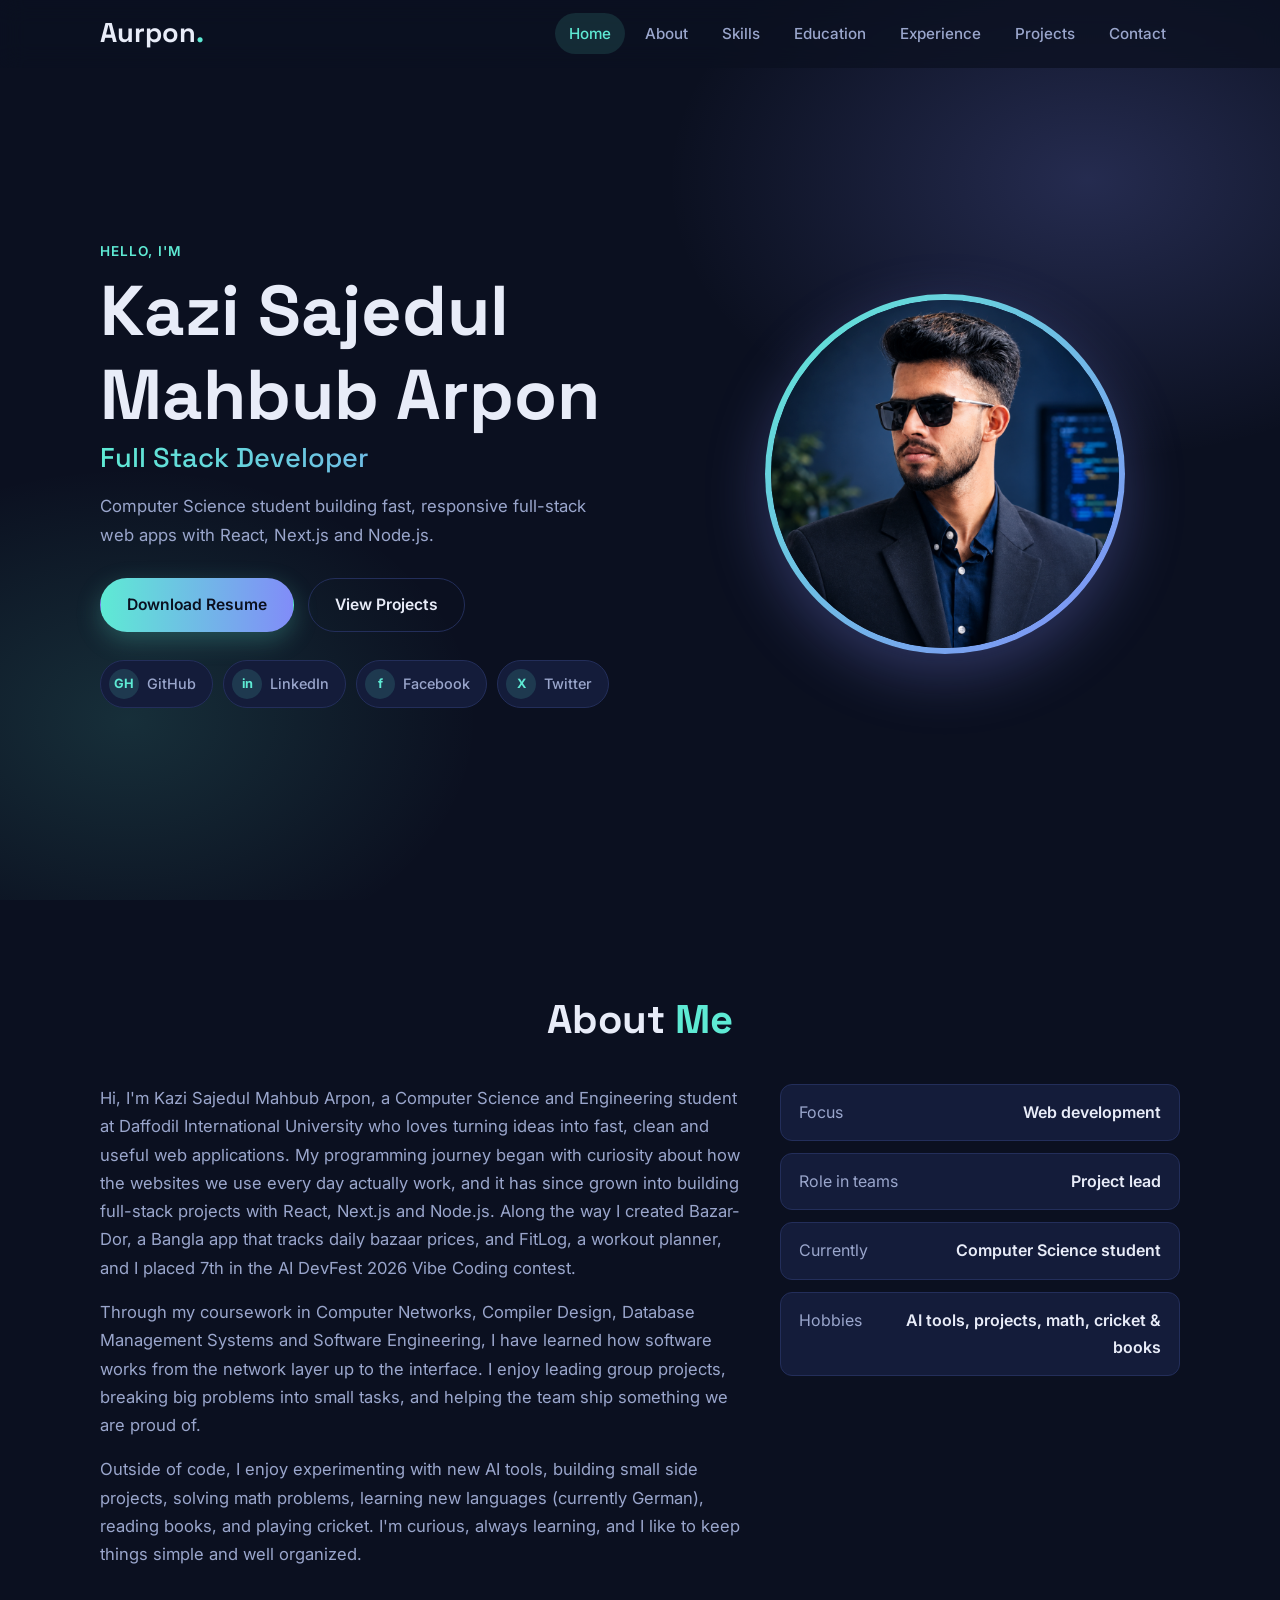
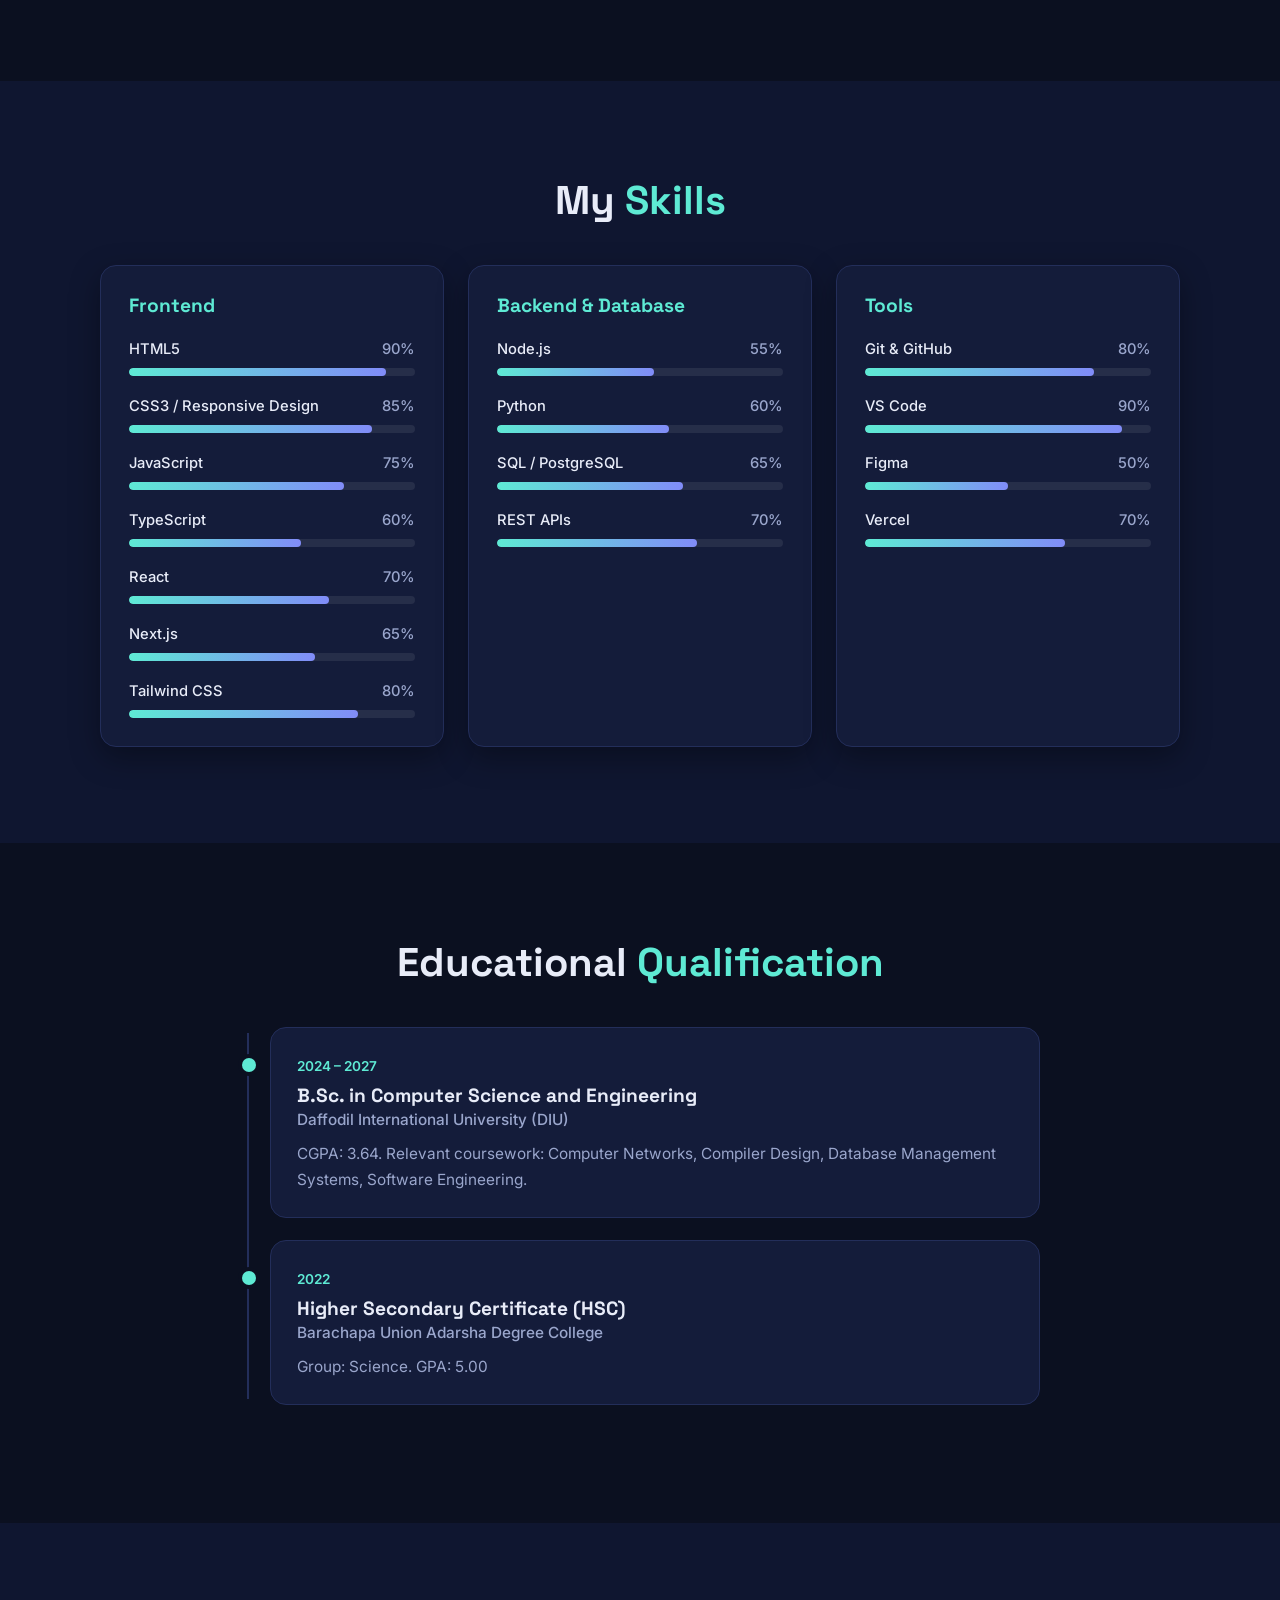
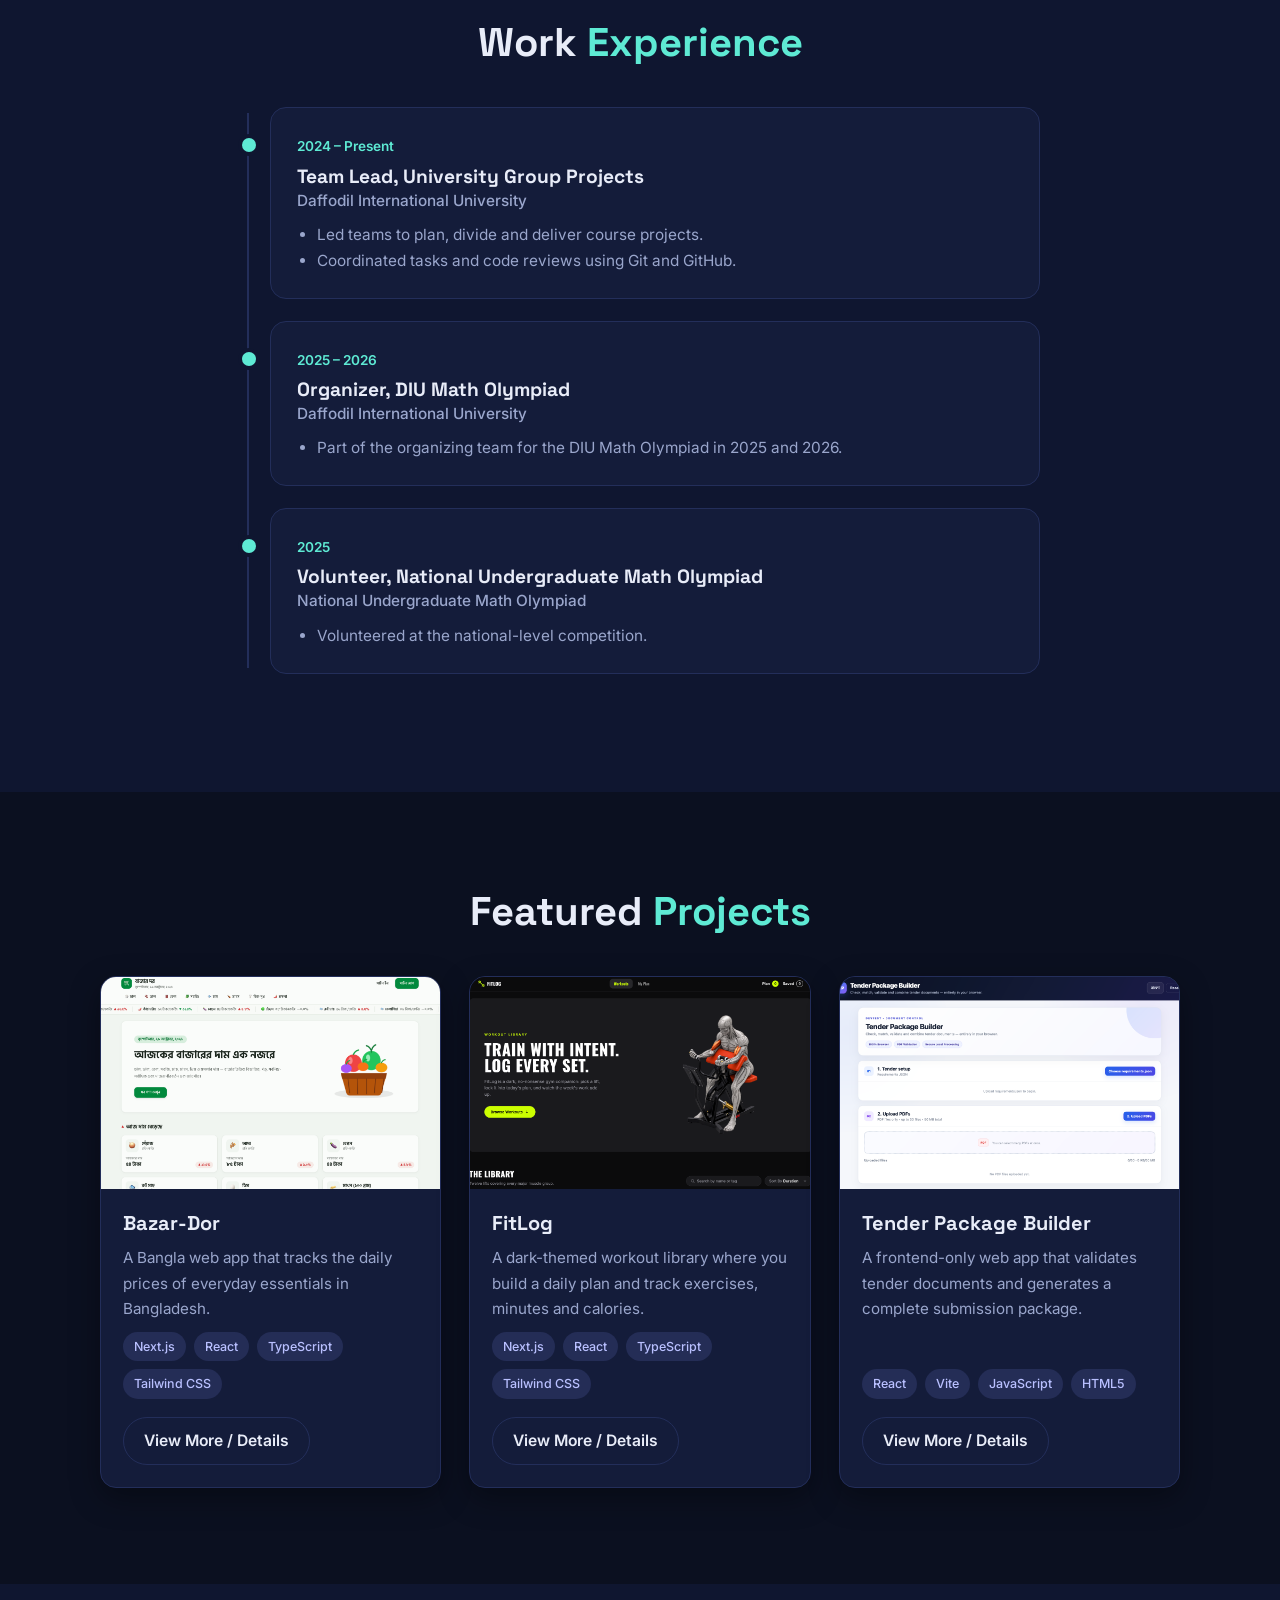
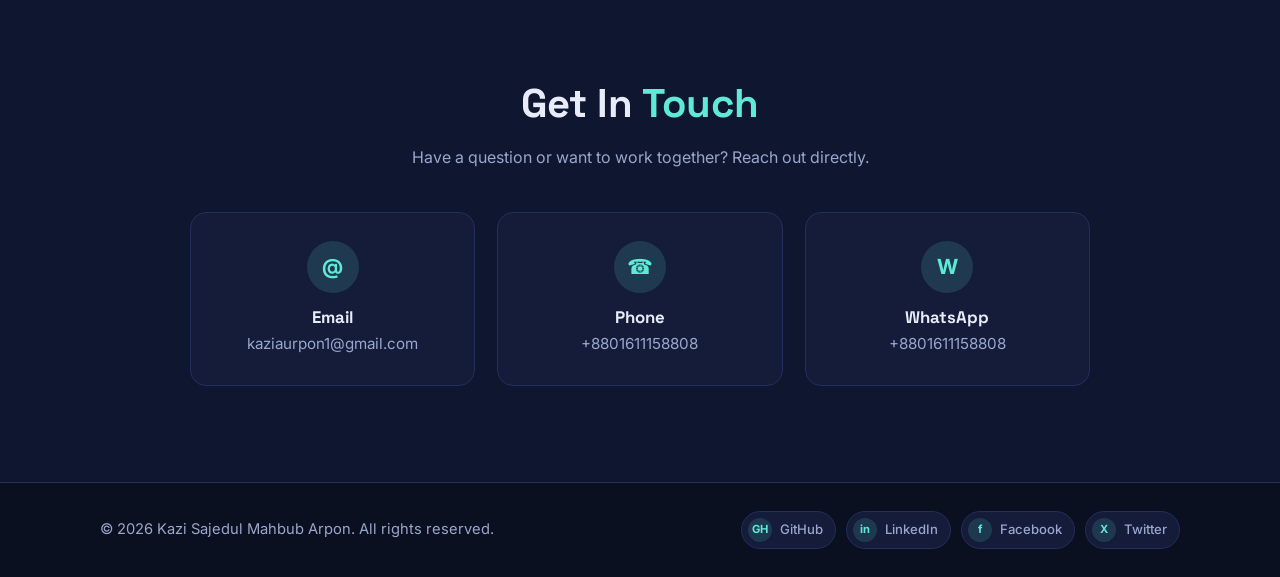
==== index.html @ 8e1e8dbc "Portfolio" ====
<!DOCTYPE html>
<html lang="en">
<head>
  <meta charset="UTF-8" />
  <meta name="viewport" content="width=device-width, initial-scale=1.0" />
  <title>Aurpon | Portfolio</title>
  <meta name="description" content="Portfolio of Kazi Sajedul Mahbub Arpon, Computer Science student and web developer." />
  <link rel="preconnect" href="https://fonts.googleapis.com" />
  <link rel="preconnect" href="https://fonts.gstatic.com" crossorigin />
  <link href="https://fonts.googleapis.com/css2?family=Inter:wght@400;500;600;700&family=Space+Grotesk:wght@500;700&display=swap" rel="stylesheet" />
  <link rel="stylesheet" href="css/style.css" />
</head>
<body>

  <!-- 1. NAVBAR -->
  <header class="navbar" id="navbar">
    <div class="container nav-inner">
      <a href="#home" class="logo" id="logo">Aurpon<span>.</span></a>
      <button class="nav-toggle" id="navToggle" aria-label="Toggle navigation" aria-expanded="false" aria-controls="navLinks">
        <span></span><span></span><span></span>
      </button>
      <nav class="nav-links" id="navLinks">
        <a href="#home">Home</a>
        <a href="#about">About</a>
        <a href="#skills">Skills</a>
        <a href="#education">Education</a>
        <a href="#experience" id="navExperience">Experience</a>
        <a href="#projects">Projects</a>
        <a href="#contact">Contact</a>
      </nav>
    </div>
  </header>

  <main>
    <!-- 2, 3, 4. HERO: designation, photo, resume button, social links -->
    <section class="hero" id="home">
      <div class="container hero-inner">
        <div class="hero-text reveal">
          <p class="eyebrow">Hello, I'm</p>
          <h1 id="heroName"></h1>
          <h2 class="designation" id="heroDesignation"></h2>
          <p class="tagline" id="heroTagline"></p>
          <div class="hero-actions">
            <a class="btn btn-primary" id="resumeBtn" href="assets/resume.pdf" target="_blank" rel="noopener" download>Download Resume</a>
            <a class="btn btn-ghost" href="#projects">View Projects</a>
          </div>
          <div class="socials" id="heroSocials" aria-label="Social links"></div>
        </div>
        <div class="hero-photo reveal">
          <div class="photo-frame"><div class="photo-clip"><img id="heroPhoto" alt="Portrait of Kazi Sajedul Mahbub Arpon" /></div></div>
        </div>
      </div>
    </section>

    <!-- 5. ABOUT -->
    <section class="section" id="about">
      <div class="container">
        <h2 class="section-title reveal">About <span>Me</span></h2>
        <div class="about-grid">
          <div class="about-text reveal" id="aboutText"></div>
          <ul class="facts reveal" id="aboutFacts"></ul>
        </div>
      </div>
    </section>

    <!-- 6. SKILLS -->
    <section class="section alt" id="skills">
      <div class="container">
        <h2 class="section-title reveal">My <span>Skills</span></h2>
        <div class="skills-grid" id="skillsGrid"></div>
      </div>
    </section>

    <!-- 7. EDUCATION -->
    <section class="section" id="education">
      <div class="container">
        <h2 class="section-title reveal">Educational <span>Qualification</span></h2>
        <div class="timeline" id="educationList"></div>
      </div>
    </section>

    <!-- 8. EXPERIENCE -->
    <section class="section alt" id="experience">
      <div class="container">
        <h2 class="section-title reveal">Work <span>Experience</span></h2>
        <div class="timeline" id="experienceList"></div>
      </div>
    </section>

    <!-- 9. PROJECTS -->
    <section class="section" id="projects">
      <div class="container">
        <h2 class="section-title reveal">Featured <span>Projects</span></h2>
        <div class="projects-grid" id="projectsGrid"></div>
      </div>
    </section>

    <!-- 10. CONTACT -->
    <section class="section alt" id="contact">
      <div class="container">
        <h2 class="section-title reveal">Get In <span>Touch</span></h2>
        <p class="section-sub reveal">Have a question or want to work together? Reach out directly.</p>
        <div class="contact-grid" id="contactGrid"></div>
      </div>
    </section>
  </main>

  <!-- 11. FOOTER -->
  <footer class="footer">
    <div class="container footer-inner">
      <p>&copy; <span id="year"></span> <span id="footerName"></span>. All rights reserved.</p>
      <div class="socials small" id="footerSocials"></div>
    </div>
  </footer>

  <script src="js/data.js"></script>
  <script src="js/main.js"></script>
</body>
</html>
---- css/style.css ----
/* ---------- Theme ---------- */
:root {
  --bg: #0b1020;
  --bg-alt: #0f1630;
  --card: #141c3a;
  --card-border: #232e5a;
  --text: #e8ecf8;
  --muted: #9aa6cc;
  --accent: #5eead4;
  --accent-2: #818cf8;
  --radius: 16px;
  --shadow: 0 10px 30px rgba(0, 0, 0, 0.35);
  --nav-h: 68px;
}

* { box-sizing: border-box; margin: 0; padding: 0; }
html { scroll-behavior: smooth; scroll-padding-top: var(--nav-h); }
body {
  font-family: "Inter", system-ui, -apple-system, "Segoe UI", sans-serif;
  background: var(--bg);
  color: var(--text);
  line-height: 1.7;
  -webkit-font-smoothing: antialiased;
}
img { max-width: 100%; display: block; }
a { color: inherit; text-decoration: none; }
ul { list-style: none; }

.container { width: 100%; max-width: 1120px; margin: 0 auto; padding: 0 20px; }
.section { padding: 96px 0; }
.section.alt { background: var(--bg-alt); }

h1, h2, h3 { font-family: "Space Grotesk", "Inter", sans-serif; line-height: 1.2; }
.section-title { font-size: clamp(1.8rem, 4vw, 2.5rem); margin-bottom: 40px; text-align: center; }
.section-title span { color: var(--accent); }
.section-sub { text-align: center; color: var(--muted); margin: -24px auto 40px; max-width: 560px; }

/* ---------- Navbar ---------- */
.navbar {
  position: fixed; top: 0; left: 0; right: 0; height: var(--nav-h); z-index: 100;
  background: rgba(11, 16, 32, 0.75); backdrop-filter: blur(12px);
  border-bottom: 1px solid transparent; transition: border-color .3s, background .3s;
}
.navbar.scrolled { border-bottom-color: var(--card-border); background: rgba(11, 16, 32, 0.92); }
.nav-inner { height: 100%; display: flex; align-items: center; justify-content: space-between; }
.logo { font-family: "Space Grotesk", sans-serif; font-size: 1.7rem; font-weight: 700; }
.logo span { color: var(--accent); }
.nav-links { display: flex; gap: 6px; }
.nav-links a {
  padding: 8px 14px; border-radius: 999px; color: var(--muted); font-weight: 500; font-size: .95rem;
  transition: color .2s, background .2s;
}
.nav-links a:hover, .nav-links a.active { color: var(--text); background: rgba(94, 234, 212, 0.12); }
.nav-links a.active { color: var(--accent); }

.nav-toggle { display: none; background: none; border: 0; cursor: pointer; width: 42px; height: 42px; padding: 10px; }
.nav-toggle span { display: block; height: 2px; background: var(--text); margin: 6px 0; border-radius: 2px; transition: transform .3s, opacity .3s; }
.nav-toggle.open span:nth-child(1) { transform: translateY(8px) rotate(45deg); }
.nav-toggle.open span:nth-child(2) { opacity: 0; }
.nav-toggle.open span:nth-child(3) { transform: translateY(-8px) rotate(-45deg); }

/* ---------- Hero ---------- */
.hero {
  min-height: 100vh; display: flex; align-items: center; padding: calc(var(--nav-h) + 40px) 0 60px;
  background:
    radial-gradient(600px 400px at 85% 20%, rgba(129, 140, 248, 0.22), transparent 70%),
    radial-gradient(500px 360px at 10% 80%, rgba(94, 234, 212, 0.14), transparent 70%),
    var(--bg);
}
.hero-inner { display: grid; grid-template-columns: 1.2fr 1fr; gap: 48px; align-items: center; }
.eyebrow { color: var(--accent); font-weight: 600; letter-spacing: .08em; text-transform: uppercase; font-size: .85rem; }
.hero h1 { font-size: clamp(2.6rem, 7vw, 4.4rem); margin: 6px 0 4px; }
.designation {
  font-size: clamp(1.2rem, 3vw, 1.7rem); font-weight: 500;
  background: linear-gradient(90deg, var(--accent), var(--accent-2)); -webkit-background-clip: text; background-clip: text; color: transparent;
}
.tagline { color: var(--muted); max-width: 520px; margin: 18px 0 28px; font-size: 1.05rem; }
.hero-actions { display: flex; flex-wrap: wrap; gap: 14px; margin-bottom: 28px; }

.btn {
  display: inline-flex; align-items: center; justify-content: center; gap: 8px;
  padding: 13px 26px; border-radius: 999px; font-weight: 600; font-size: .98rem; cursor: pointer;
  border: 1.5px solid transparent; transition: transform .2s, box-shadow .2s, background .2s, color .2s;
}
.btn:hover { transform: translateY(-2px); }
.btn-primary { background: linear-gradient(90deg, var(--accent), var(--accent-2)); color: #0b1020; box-shadow: 0 8px 24px rgba(94, 234, 212, 0.25); }
.btn-ghost { border-color: var(--card-border); color: var(--text); }
.btn-ghost:hover { border-color: var(--accent); color: var(--accent); }

.socials { display: flex; flex-wrap: wrap; gap: 10px; }
.social-btn {
  display: inline-flex; align-items: center; gap: 8px; padding: 8px 16px 8px 8px; border-radius: 999px;
  background: var(--card); border: 1px solid var(--card-border); font-size: .9rem; font-weight: 500; color: var(--muted);
  transition: color .2s, border-color .2s, transform .2s;
}
.social-btn b {
  display: inline-grid; place-items: center; width: 30px; height: 30px; border-radius: 50%;
  background: rgba(94, 234, 212, 0.14); color: var(--accent); font-size: .8rem;
}
.social-btn:hover { color: var(--text); border-color: var(--accent); transform: translateY(-2px); }
.socials.small .social-btn { padding: 6px 12px 6px 6px; font-size: .82rem; }
.socials.small .social-btn b { width: 24px; height: 24px; font-size: .7rem; }

.hero-photo { display: grid; place-items: center; }
.photo-frame {
  width: min(360px, 78vw); aspect-ratio: 1; border-radius: 50%; padding: 6px;
  background: linear-gradient(135deg, var(--accent), var(--accent-2)); box-shadow: 0 20px 60px rgba(129, 140, 248, 0.3);
}
.photo-clip { width: 100%; height: 100%; border-radius: 50%; overflow: hidden; background: var(--card); }
.photo-frame img {
  width: 100%; height: 100%; object-fit: cover;
  transform: scale(1.3); transform-origin: 50% 45%;
}

/* ---------- About ---------- */
.about-grid { display: grid; grid-template-columns: 1.6fr 1fr; gap: 40px; align-items: start; }
.about-text p { color: var(--muted); margin-bottom: 16px; font-size: 1.04rem; }
.facts { display: grid; gap: 12px; }
.facts li {
  background: var(--card); border: 1px solid var(--card-border); border-radius: 12px; padding: 14px 18px;
  display: flex; justify-content: space-between; gap: 12px;
}
.facts li span:first-child { color: var(--muted); }
.facts li span:last-child { font-weight: 600; text-align: right; }

/* ---------- Skills ---------- */
.skills-grid { display: grid; grid-template-columns: repeat(auto-fit, minmax(290px, 1fr)); gap: 24px; }
.skill-card { background: var(--card); border: 1px solid var(--card-border); border-radius: var(--radius); padding: 28px; box-shadow: var(--shadow); }
.skill-card h3 { margin-bottom: 20px; font-size: 1.2rem; color: var(--accent); }
.skill { margin-bottom: 18px; }
.skill:last-child { margin-bottom: 0; }
.skill-head { display: flex; justify-content: space-between; font-size: .92rem; margin-bottom: 6px; font-weight: 500; }
.skill-head span:last-child { color: var(--muted); }
.bar { height: 8px; background: rgba(255, 255, 255, 0.08); border-radius: 999px; overflow: hidden; }
.bar-fill { height: 100%; width: 0; border-radius: 999px; background: linear-gradient(90deg, var(--accent), var(--accent-2)); transition: width 1.2s cubic-bezier(.2, .8, .2, 1); }

/* ---------- Timeline (education / experience) ---------- */
.timeline { max-width: 800px; margin: 0 auto; position: relative; padding-left: 30px; }
.timeline::before { content: ""; position: absolute; left: 7px; top: 6px; bottom: 6px; width: 2px; background: var(--card-border); }
.t-item { position: relative; background: var(--card); border: 1px solid var(--card-border); border-radius: var(--radius); padding: 24px 26px; margin-bottom: 22px; }
.t-item::before {
  content: ""; position: absolute; left: -29px; top: 30px; width: 14px; height: 14px; border-radius: 50%;
  background: var(--accent); box-shadow: 0 0 0 4px var(--bg);
}
.section.alt .t-item::before { box-shadow: 0 0 0 4px var(--bg-alt); }
.t-period { display: inline-block; color: var(--accent); font-size: .85rem; font-weight: 600; margin-bottom: 6px; }
.t-item h3 { font-size: 1.2rem; }
.t-org { color: var(--muted); font-weight: 500; margin-bottom: 8px; }
.t-item p { color: var(--muted); font-size: .96rem; }
.t-item ul { list-style: disc; padding-left: 20px; color: var(--muted); font-size: .96rem; }

/* ---------- Projects ---------- */
.projects-grid { display: grid; grid-template-columns: repeat(auto-fit, minmax(300px, 1fr)); gap: 28px; }
.project-card {
  background: var(--card); border: 1px solid var(--card-border); border-radius: var(--radius); overflow: hidden;
  display: flex; flex-direction: column; box-shadow: var(--shadow); transition: transform .25s, border-color .25s;
}
.project-card:hover { transform: translateY(-6px); border-color: var(--accent); }
.project-card img { width: 100%; aspect-ratio: 16 / 10; object-fit: cover; background: var(--bg-alt); }
.project-body { padding: 22px; display: flex; flex-direction: column; gap: 10px; flex: 1; }
.project-body h3 { font-size: 1.25rem; }
.project-body p { color: var(--muted); font-size: .95rem; flex: 1; }
.tags { display: flex; flex-wrap: wrap; gap: 8px; }
.tag { font-size: .78rem; padding: 4px 11px; border-radius: 999px; background: rgba(129, 140, 248, 0.15); color: #b9c0ff; font-weight: 500; }
.project-body .btn { margin-top: 8px; padding: 10px 20px; align-self: flex-start; }

/* ---------- Contact ---------- */
.contact-grid { display: grid; grid-template-columns: repeat(auto-fit, minmax(240px, 1fr)); gap: 22px; max-width: 900px; margin: 0 auto; }
.contact-card {
  background: var(--card); border: 1px solid var(--card-border); border-radius: var(--radius); padding: 28px 22px; text-align: center;
  transition: transform .25s, border-color .25s; word-break: break-word;
}
.contact-card:hover { transform: translateY(-5px); border-color: var(--accent); }
.contact-card .ic {
  width: 52px; height: 52px; margin: 0 auto 14px; border-radius: 50%; display: grid; place-items: center;
  background: rgba(94, 234, 212, 0.14); color: var(--accent); font-size: 1.3rem; font-weight: 700;
}
.contact-card h3 { font-size: 1.05rem; margin-bottom: 4px; }
.contact-card p { color: var(--muted); font-size: .95rem; }

/* ---------- Footer ---------- */
.footer { border-top: 1px solid var(--card-border); padding: 28px 0; background: var(--bg); }
.footer-inner { display: flex; justify-content: space-between; align-items: center; flex-wrap: wrap; gap: 14px; color: var(--muted); font-size: .92rem; }

/* ---------- Project detail page ---------- */
.detail { padding: calc(var(--nav-h) + 40px) 0 80px; min-height: 80vh; }
.back-link { display: inline-block; color: var(--accent); font-weight: 600; margin-bottom: 22px; }
.back-link:hover { text-decoration: underline; }
.detail h1 { font-size: clamp(2rem, 5vw, 3rem); margin-bottom: 10px; }
.detail-cover { width: 100%; max-height: 460px; object-fit: cover; border-radius: var(--radius); border: 1px solid var(--card-border); margin: 24px 0; background: var(--card); }
.detail-actions { display: flex; flex-wrap: wrap; gap: 14px; margin: 18px 0 6px; }
.detail-grid { display: grid; gap: 22px; margin-top: 28px; }
.detail-block { background: var(--card); border: 1px solid var(--card-border); border-radius: var(--radius); padding: 26px; }
.detail-block h2 { font-size: 1.25rem; color: var(--accent); margin-bottom: 12px; }
.detail-block p { color: var(--muted); }
.detail-block ul { list-style: disc; padding-left: 22px; color: var(--muted); }
.detail-block li { margin-bottom: 6px; }

/* ---------- Reveal animation ---------- */
.reveal { opacity: 0; transform: translateY(24px); transition: opacity .7s ease, transform .7s ease; }
.reveal.visible { opacity: 1; transform: none; }
@media (prefers-reduced-motion: reduce) {
  html { scroll-behavior: auto; }
  .reveal { opacity: 1; transform: none; transition: none; }
  .bar-fill { transition: none; }
}

/* ---------- Responsive ---------- */
@media (max-width: 900px) {
  .hero-inner { grid-template-columns: 1fr; text-align: center; }
  .hero-photo { order: -1; }
  .tagline { margin-left: auto; margin-right: auto; }
  .hero-actions, .socials { justify-content: center; }
  .about-grid { grid-template-columns: 1fr; }
}

@media (max-width: 768px) {
  .section { padding: 72px 0; }
  .nav-toggle { display: block; }
  .nav-links {
    position: absolute; top: var(--nav-h); left: 0; right: 0; flex-direction: column; gap: 0;
    background: rgba(11, 16, 32, 0.98); border-bottom: 1px solid var(--card-border);
    max-height: 0; overflow: hidden; transition: max-height .35s ease;
  }
  .nav-links.open { max-height: 480px; }
  .nav-links a { padding: 16px 24px; border-radius: 0; }
  .footer-inner { justify-content: center; text-align: center; }
}

@media (max-width: 480px) {
  .timeline { padding-left: 24px; }
  .t-item { padding: 20px; }
  .t-item::before { left: -23px; }
  .btn { width: 100%; }
  .detail-actions .btn { width: 100%; }
}
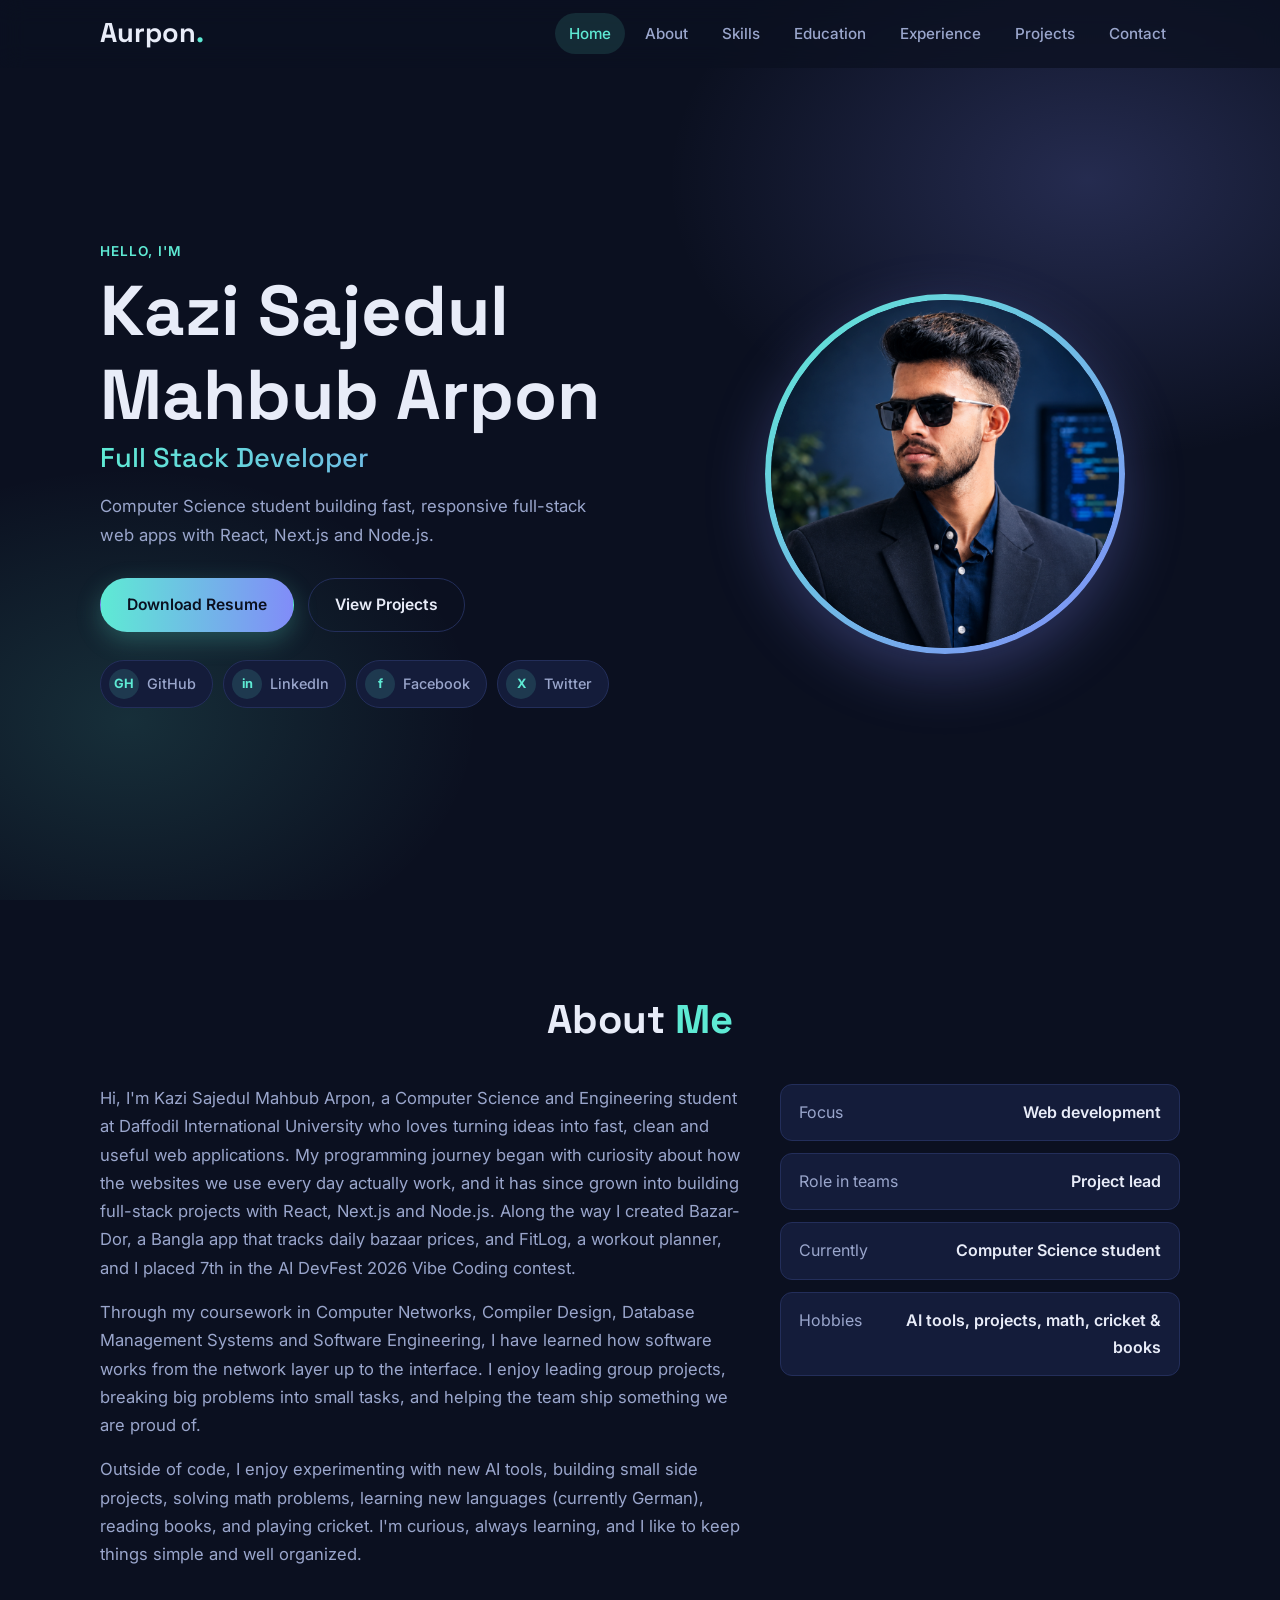
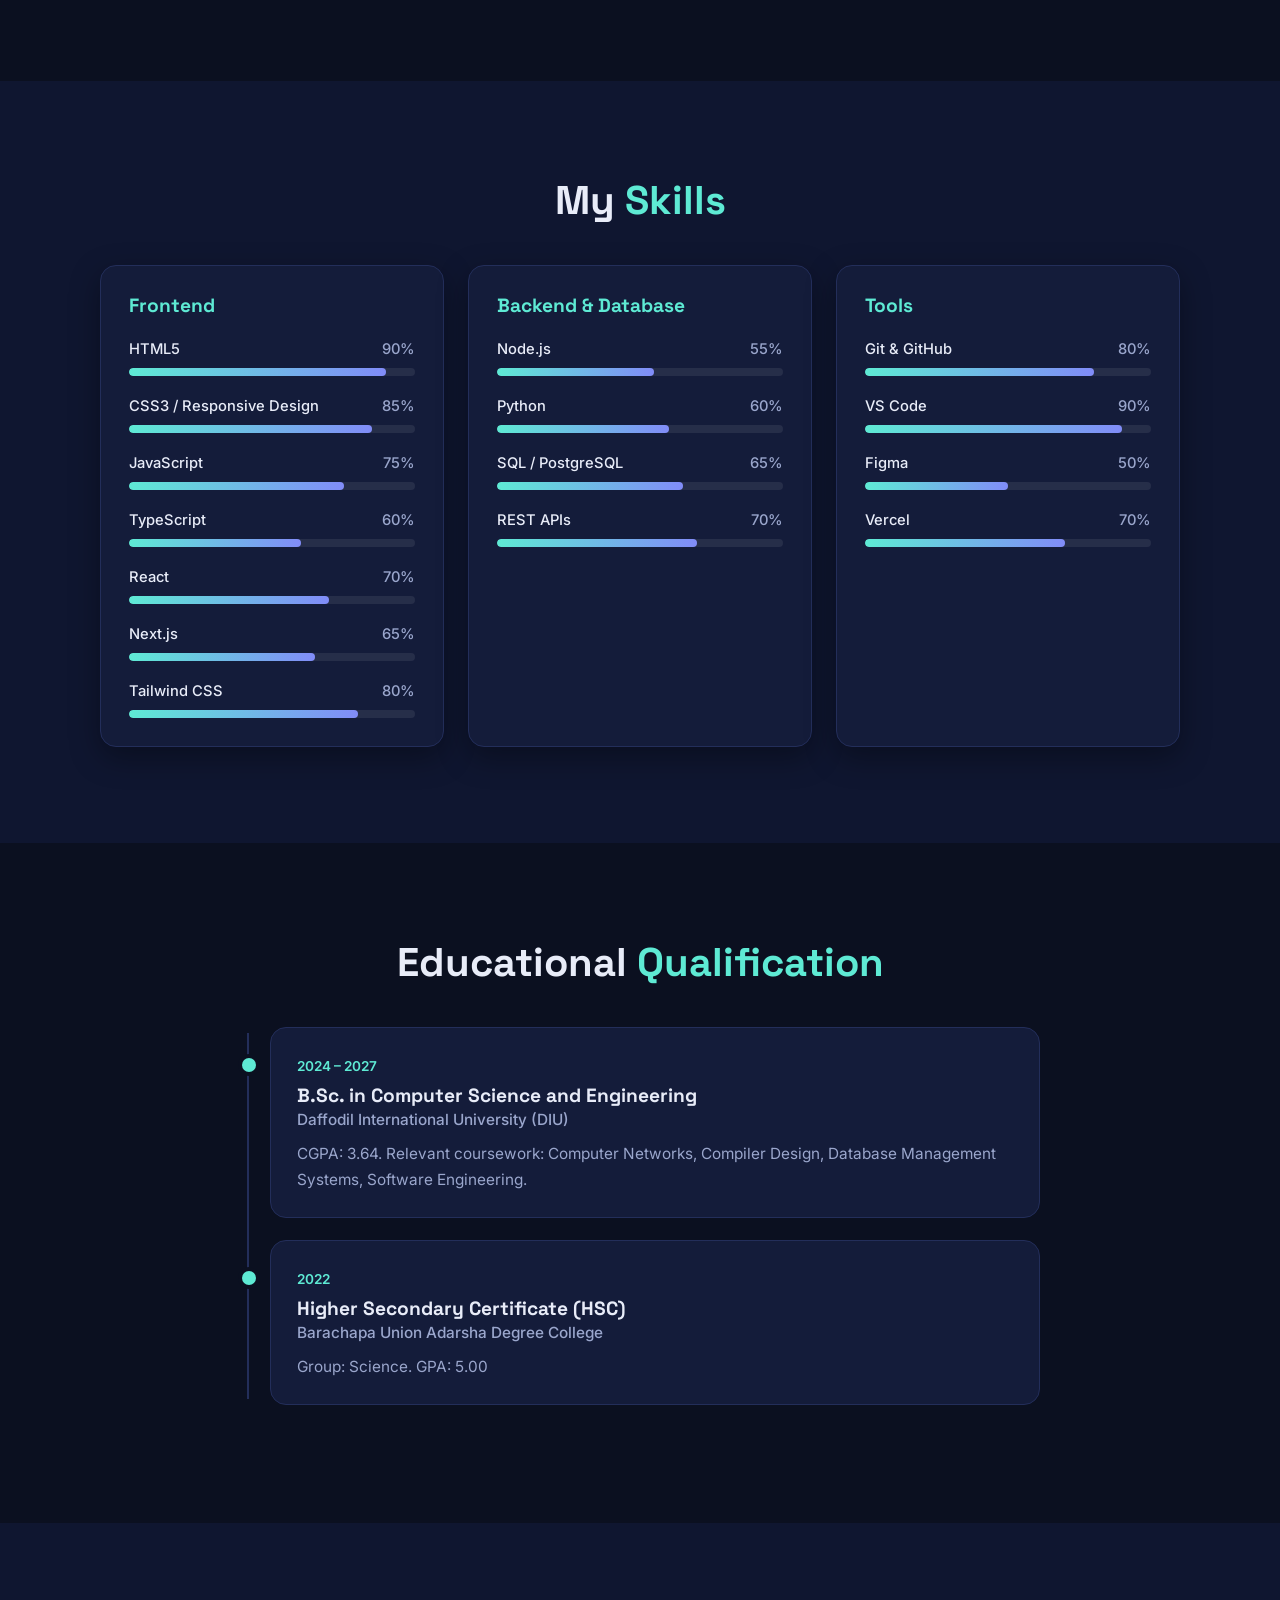
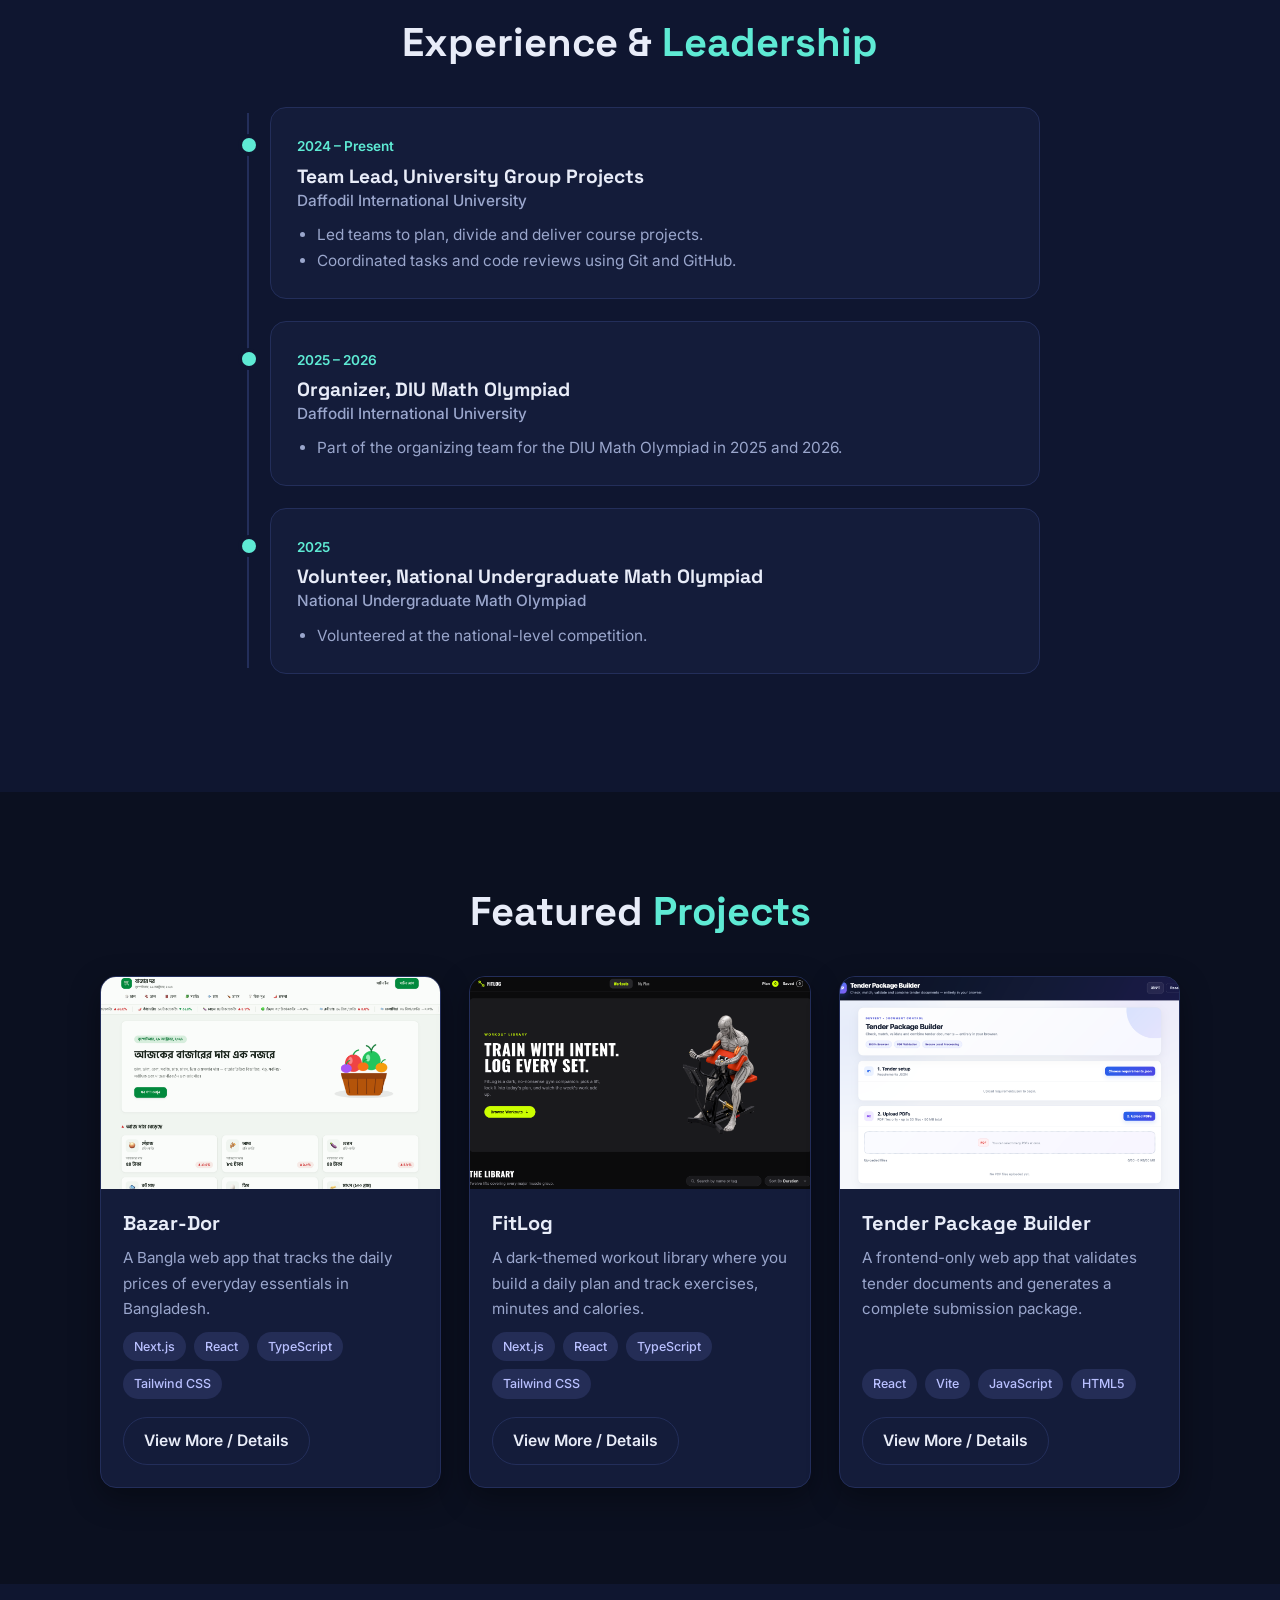
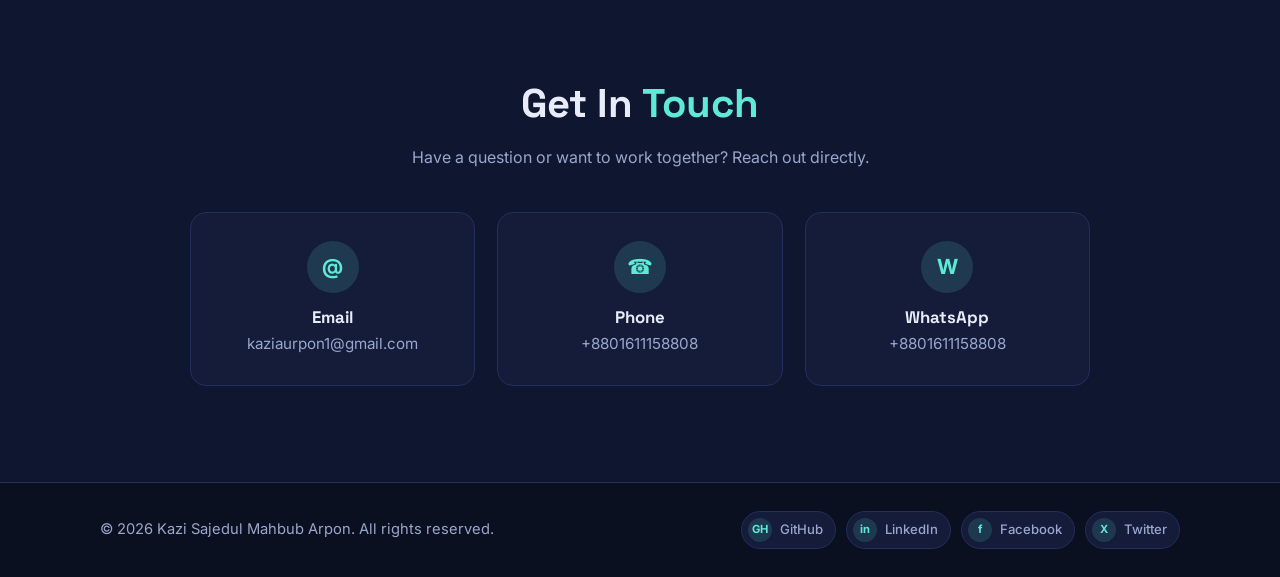
==== commit 394ef905: "Update heading and title" ====
--- a/index.html
+++ b/index.html
@@ -3,7 +3,7 @@
 <head>
   <meta charset="UTF-8" />
   <meta name="viewport" content="width=device-width, initial-scale=1.0" />
-  <title>Aurpon | Portfolio</title>
+  <title>Kazi Sajedul Mahbub Arpon | Full Stack Developer</title>
   <meta name="description" content="Portfolio of Kazi Sajedul Mahbub Arpon, Computer Science student and web developer." />
   <link rel="preconnect" href="https://fonts.googleapis.com" />
   <link rel="preconnect" href="https://fonts.gstatic.com" crossorigin />
@@ -82,7 +82,7 @@
     <!-- 8. EXPERIENCE -->
     <section class="section alt" id="experience">
       <div class="container">
-        <h2 class="section-title reveal">Work <span>Experience</span></h2>
+        <h2 class="section-title reveal">Experience &amp; <span>Leadership</span></h2>
         <div class="timeline" id="experienceList"></div>
       </div>
     </section>
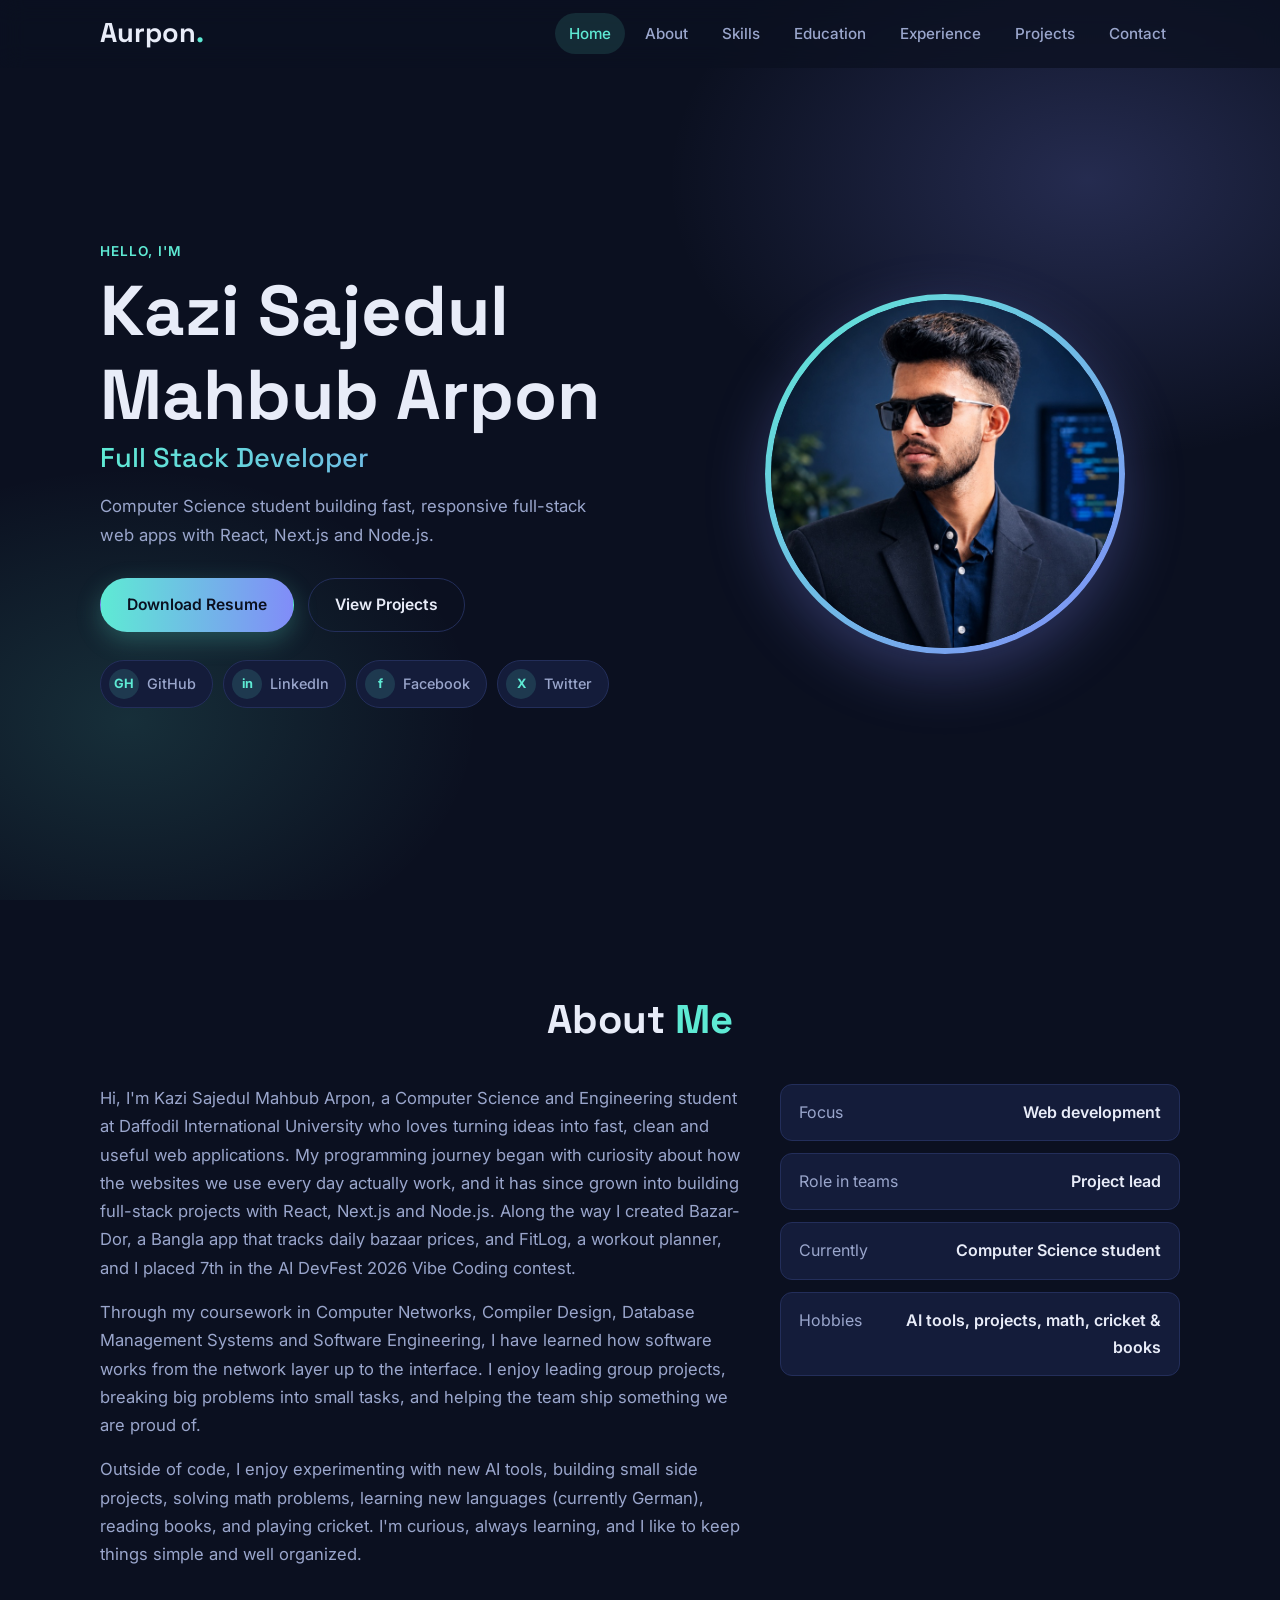
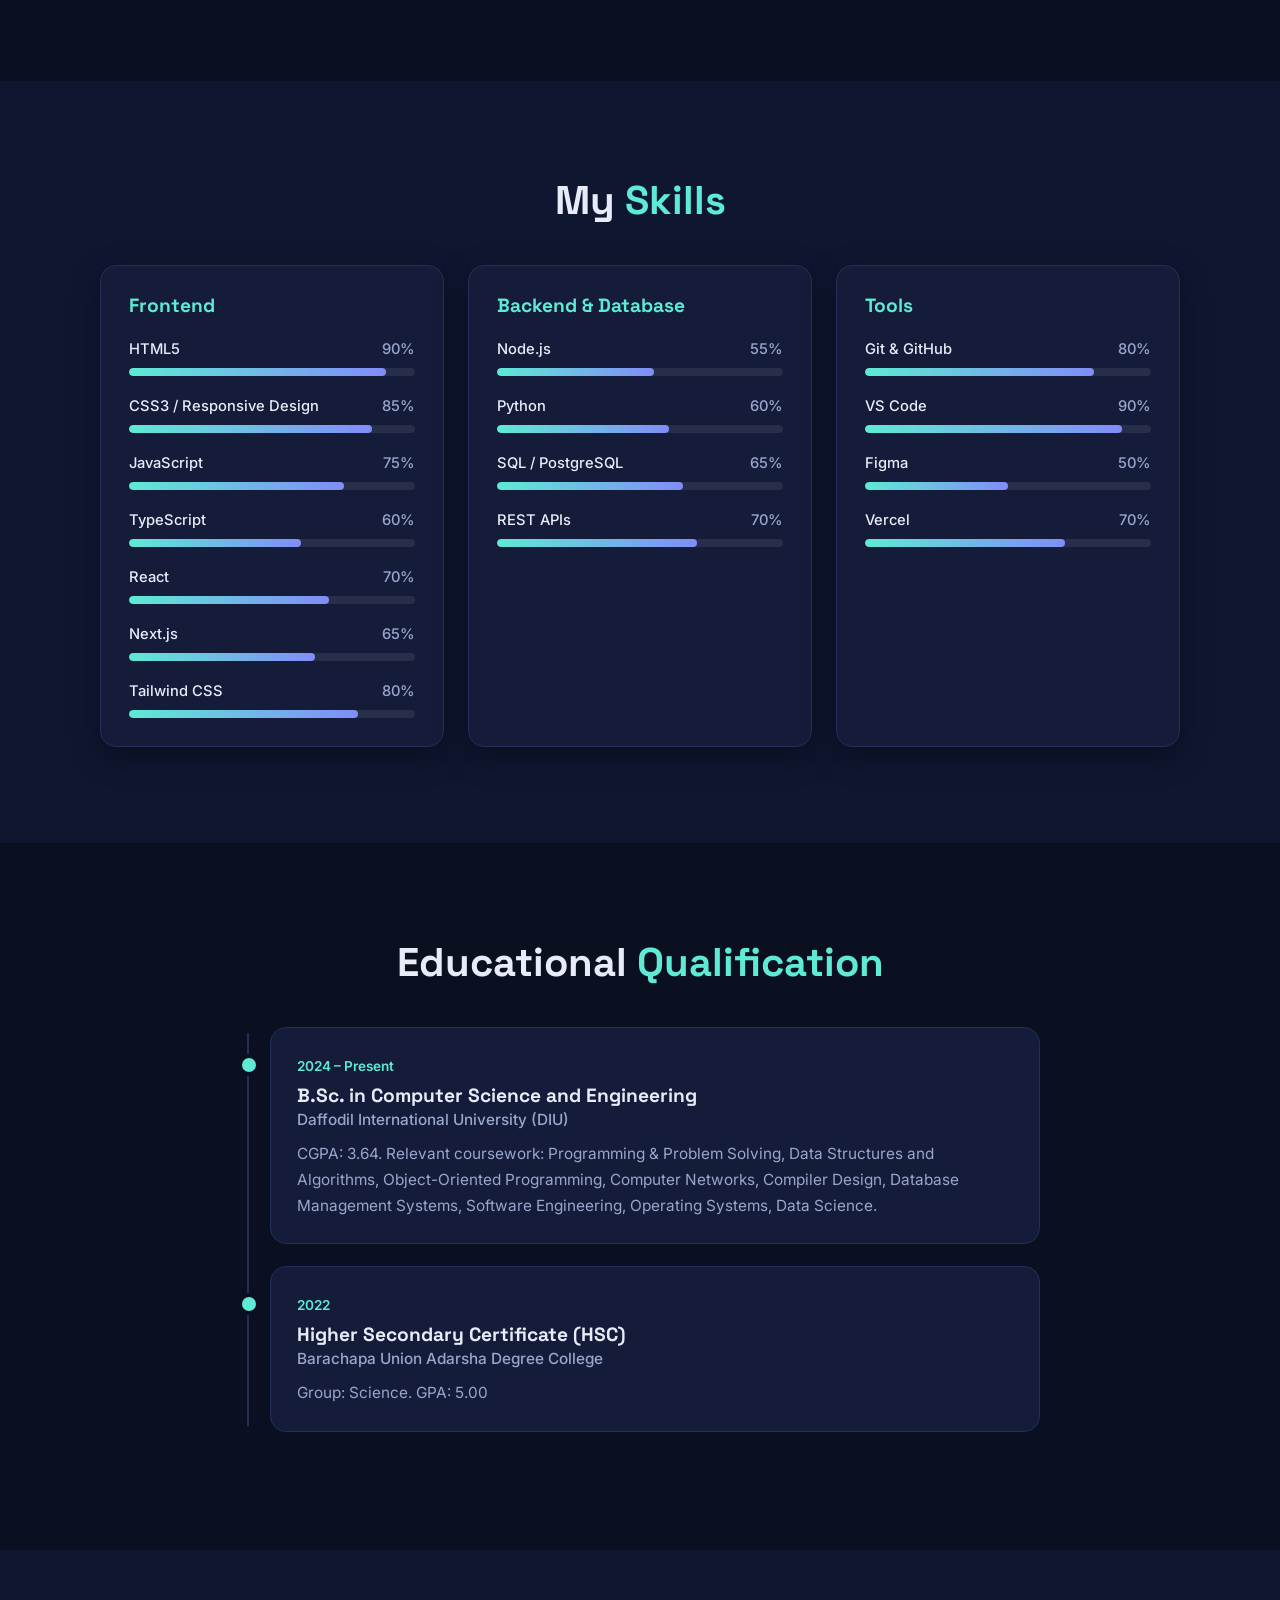
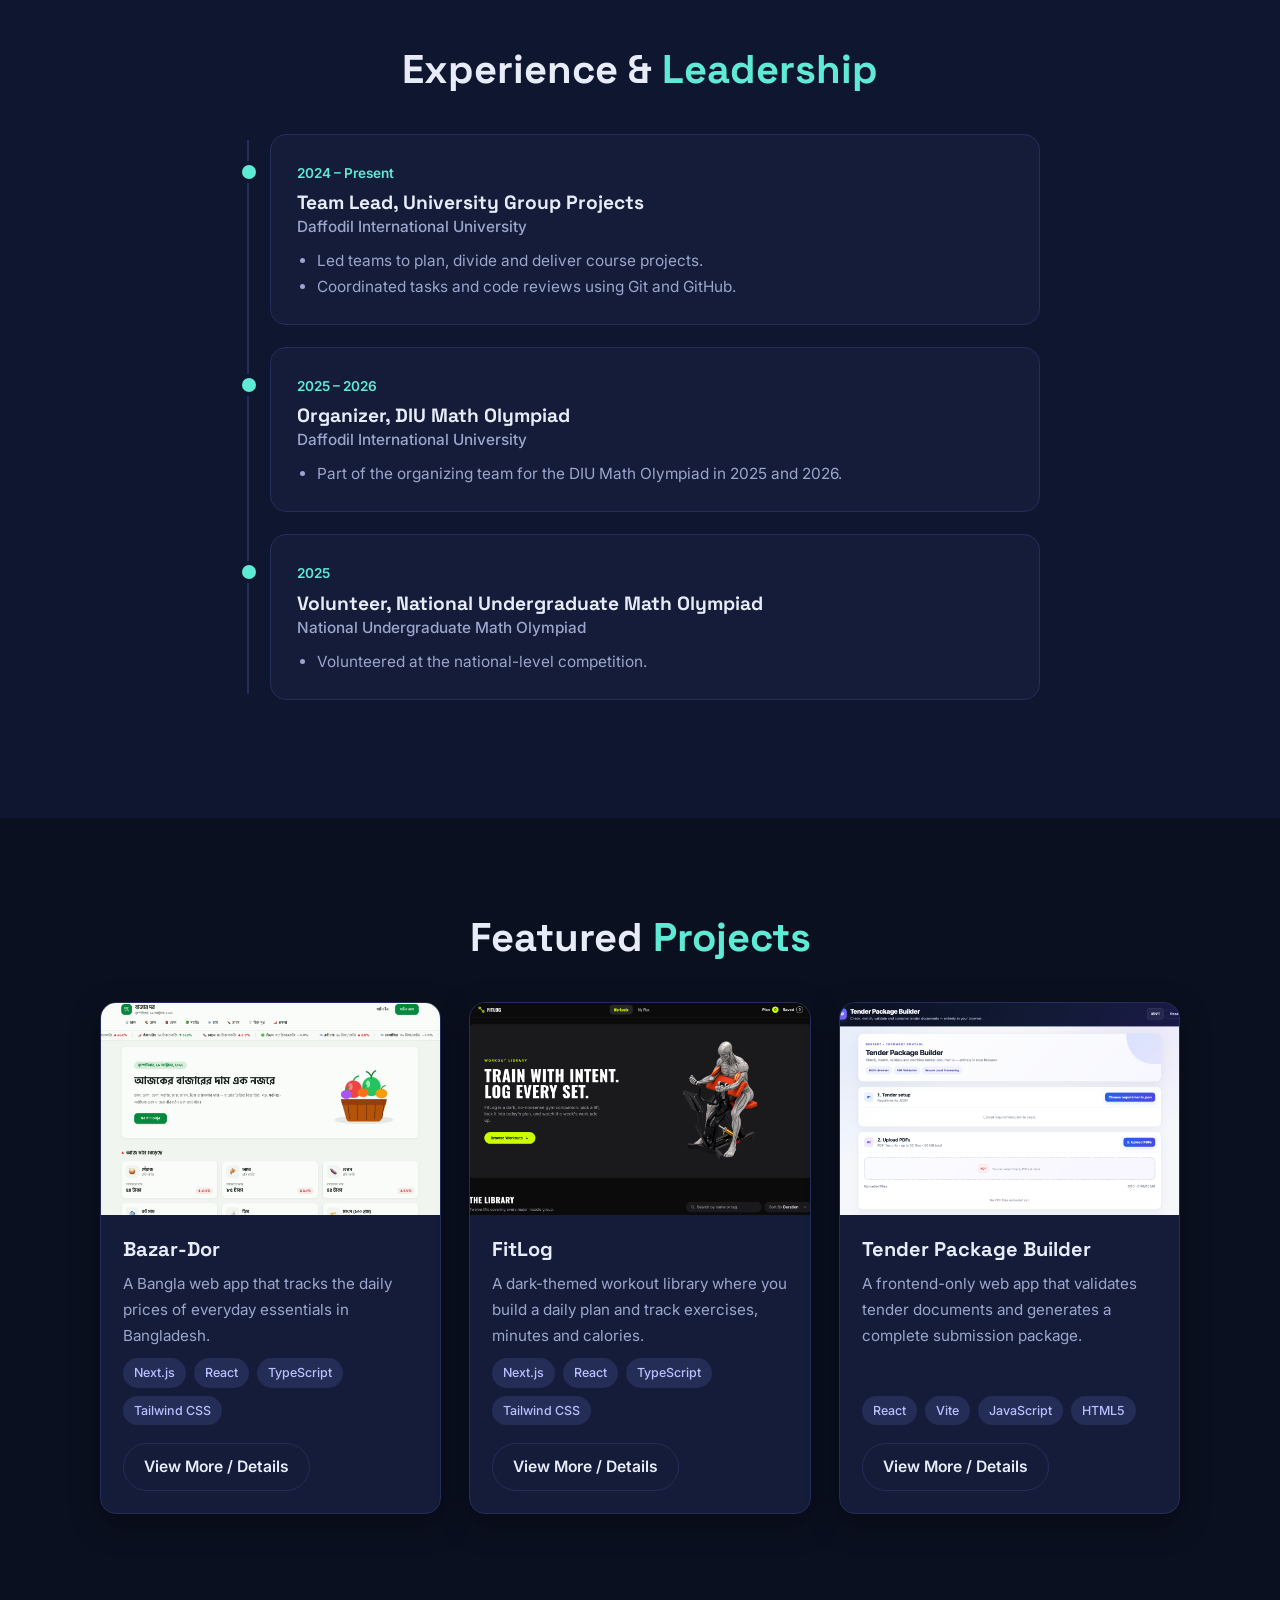
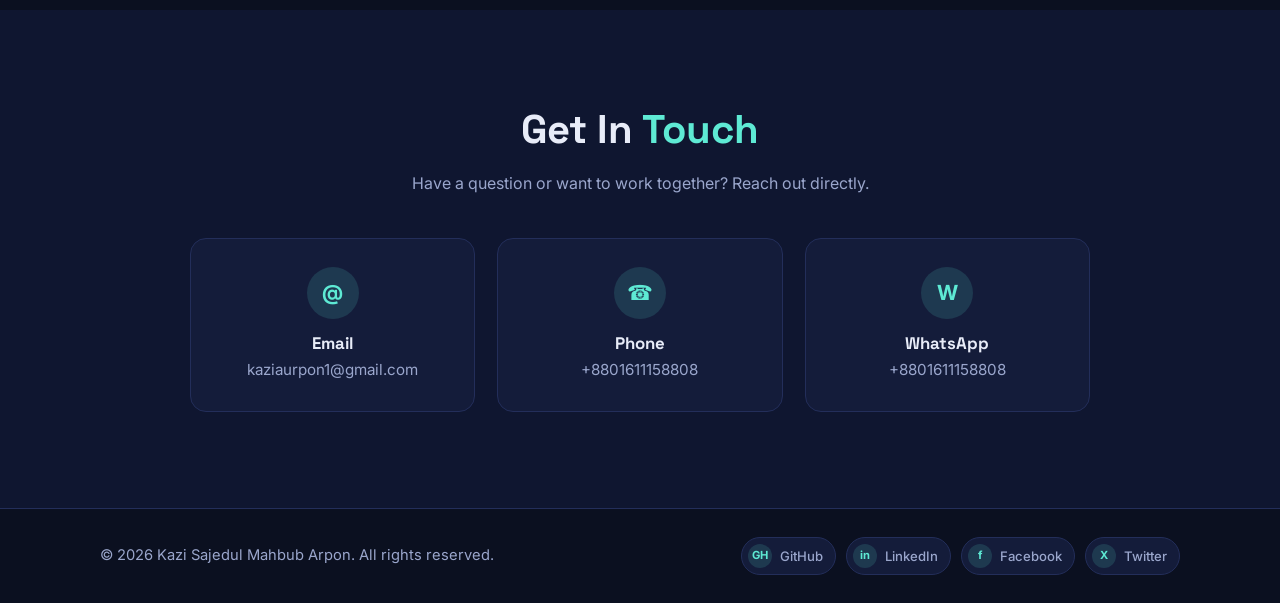
==== commit a5d27447: "Optimize hero photo loading" ====
--- a/index.html
+++ b/index.html
@@ -8,6 +8,7 @@
   <link rel="preconnect" href="https://fonts.googleapis.com" />
   <link rel="preconnect" href="https://fonts.gstatic.com" crossorigin />
   <link href="https://fonts.googleapis.com/css2?family=Inter:wght@400;500;600;700&family=Space+Grotesk:wght@500;700&display=swap" rel="stylesheet" />
+  <link rel="preload" as="image" href="assets/aurpon.jpg" />
   <link rel="stylesheet" href="css/style.css" />
 </head>
 <body>
@@ -47,7 +48,7 @@
           <div class="socials" id="heroSocials" aria-label="Social links"></div>
         </div>
         <div class="hero-photo reveal">
-          <div class="photo-frame"><div class="photo-clip"><img id="heroPhoto" alt="Portrait of Kazi Sajedul Mahbub Arpon" /></div></div>
+          <div class="photo-frame"><div class="photo-clip"><img id="heroPhoto" src="assets/aurpon.jpg" width="800" height="800" fetchpriority="high" alt="Portrait of Kazi Sajedul Mahbub Arpon" /></div></div>
         </div>
       </div>
     </section>
